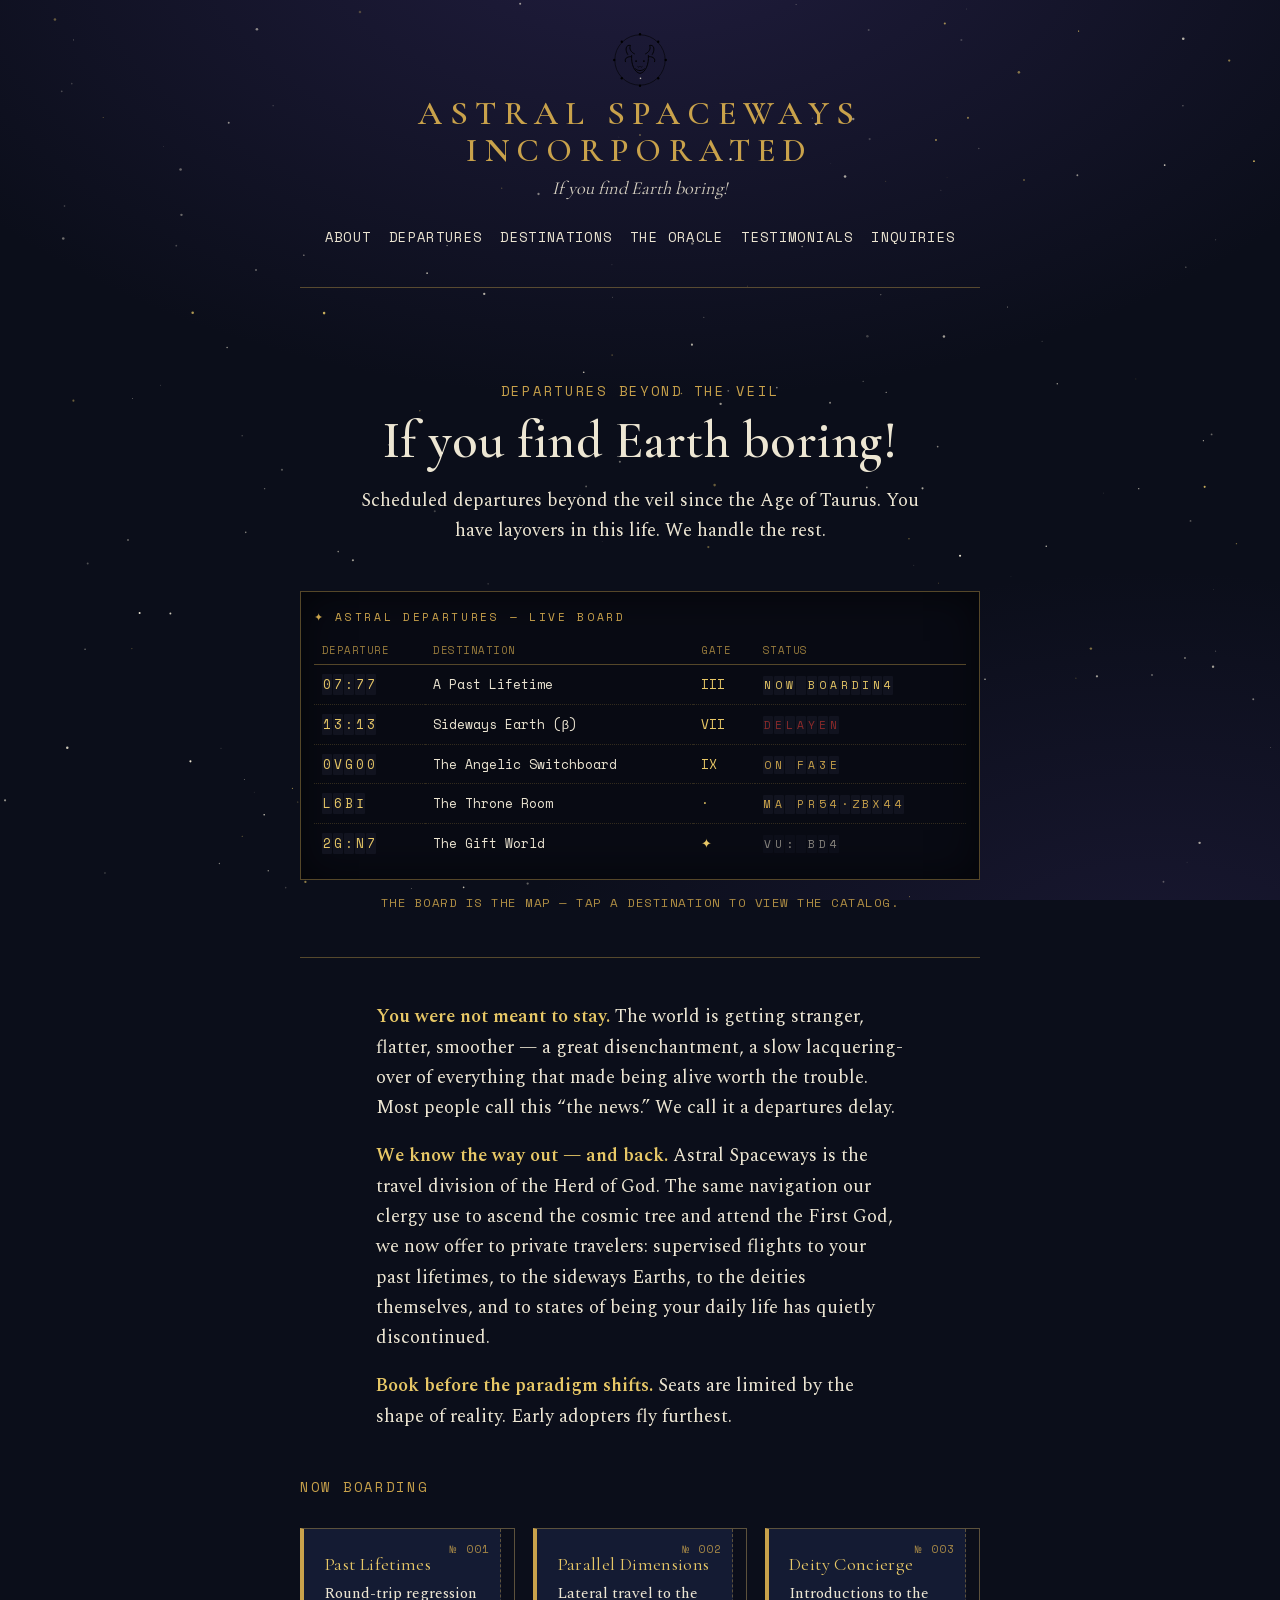
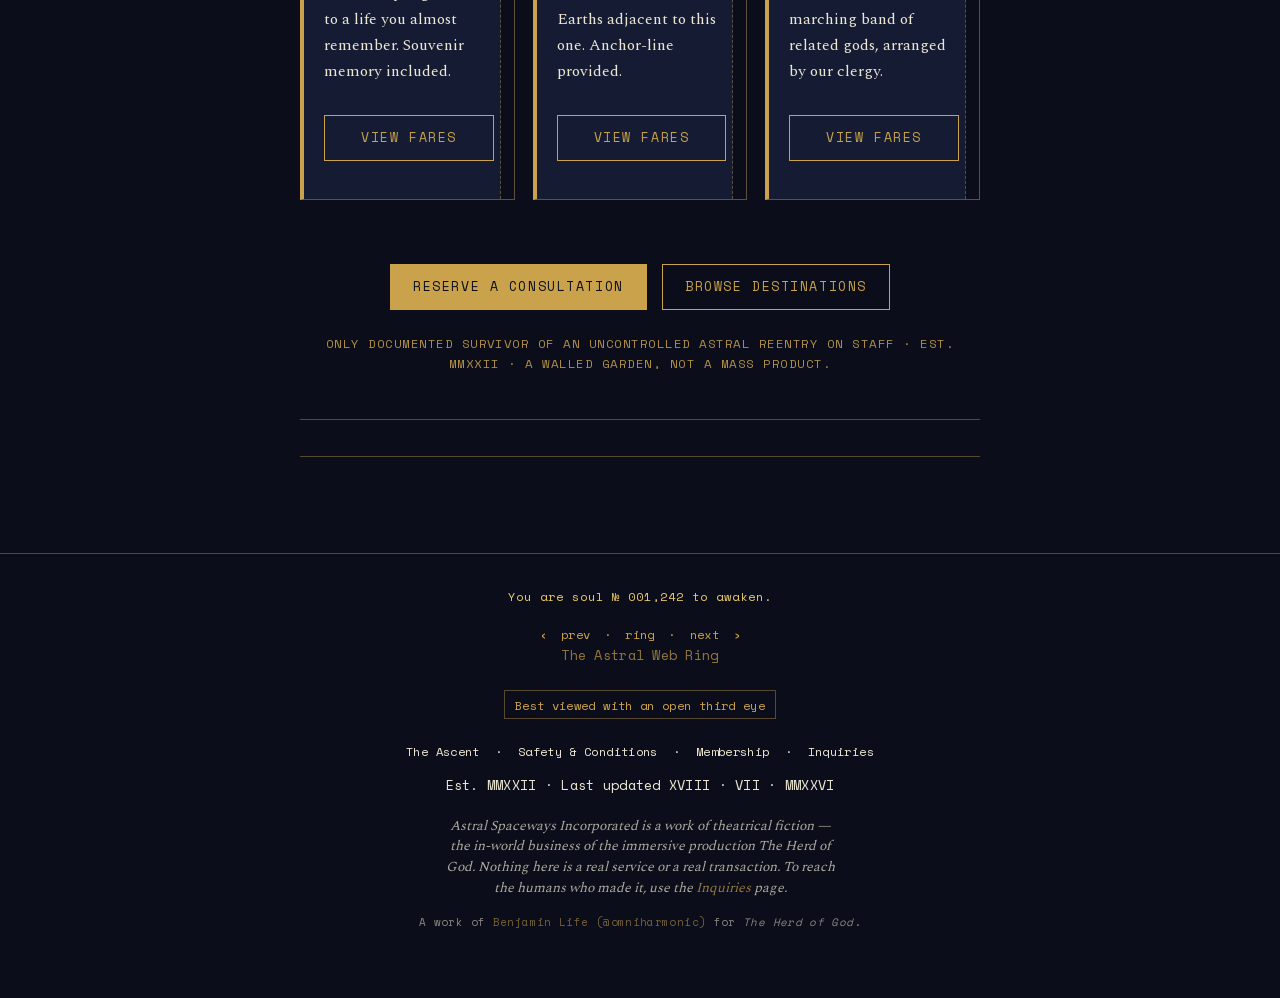
==== index.html @ a846aeb9 "Astral Spaceways Incorporated — full static site (v1) 12 pages + thanks/404, self-hosted fonts, desi" ====
<!DOCTYPE html>
<html lang="en">
<head>
  <meta charset="utf-8">
  <meta name="viewport" content="width=device-width, initial-scale=1">
  <title>Astral Spaceways Incorporated — If you find Earth boring!</title>
  <meta name="description" content="Scheduled departures beyond the veil since the Age of Taurus. Supervised astral flights to past lifetimes, parallel dimensions, and the deities themselves. The travel division of the Herd of God.">
  <link rel="icon" href="favicon.svg" type="image/svg+xml">
  <link rel="icon" href="favicon.ico" sizes="any">
  <link rel="preload" href="assets/fonts/cormorant-garamond-var.woff2" as="font" type="font/woff2" crossorigin>
  <link rel="preload" href="assets/fonts/spectral-400.woff2" as="font" type="font/woff2" crossorigin>
  <link rel="stylesheet" href="assets/css/style.css">
  <meta property="og:type" content="website">
  <meta property="og:title" content="Astral Spaceways Incorporated — If you find Earth boring!">
  <meta property="og:description" content="Scheduled departures beyond the veil since the Age of Taurus. Supervised flights to past lifetimes, parallel dimensions, and the deities themselves.">
  <meta property="og:image" content="assets/img/og-image.png">
  <meta name="twitter:card" content="summary_large_image">
</head>
<body>
  <div class="starfield" aria-hidden="true"></div>
  <a class="skip" href="#main">Skip to content</a>

  <header class="masthead">
    <div class="wrap">
      <div class="sigil" aria-hidden="true"><img src="assets/img/calf-sigil.svg" alt=""></div>
      <p class="wordmark"><a href="index.html">Astral Spaceways Incorporated</a></p>
      <p class="tagline">If you find Earth boring!</p>
      <nav class="nav" aria-label="Primary">
        <ul>
          <li><a href="about.html">About</a></li>
          <li><a href="departures.html">Departures</a></li>
          <li><a href="destinations.html">Destinations</a></li>
          <li><a href="oracle.html">The Oracle</a></li>
          <li><a href="testimonials.html">Testimonials</a></li>
          <li><a href="inquiries.html">Inquiries</a></li>
        </ul>
      </nav>
      <hr class="hairline hairline--wide">
    </div>
  </header>

  <main id="main">
    <div class="wrap">

      <section class="center" aria-labelledby="hero-h">
        <p class="eyebrow">Departures beyond the veil</p>
        <h1 id="hero-h" class="hero-title">If you find Earth boring!</h1>
        <p class="lede measure">Scheduled departures beyond the veil since the Age of Taurus. You have layovers in this life. We handle the rest.</p>
      </section>

      <!-- SIGNATURE: The Astral Departures Board (§8.4) -->
      <section aria-labelledby="board-h">
        <div class="board">
          <table>
            <caption id="board-h">✦ Astral Departures — live board</caption>
            <thead>
              <tr><th scope="col">Departure</th><th scope="col">Destination</th><th scope="col">Gate</th><th scope="col">Status</th></tr>
            </thead>
            <tbody>
              <tr>
                <td><span data-flap="07:77">07:77</span></td>
                <td class="dest"><a class="dest" href="destinations.html#terminal-i">A Past Lifetime</a></td>
                <td>III</td>
                <td><span class="status" data-s="boarding" data-flap="NOW BOARDING">NOW BOARDING</span></td>
              </tr>
              <tr>
                <td><span data-flap="13:13">13:13</span></td>
                <td class="dest"><a class="dest" href="destinations.html#terminal-ii">Sideways Earth (β)</a></td>
                <td>VII</td>
                <td><span class="status" data-s="delayed" data-flap="DELAYED">DELAYED</span></td>
              </tr>
              <tr>
                <td><span data-flap="00:00">00:00</span></td>
                <td class="dest"><a class="dest" href="destinations.html#terminal-iii">The Angelic Switchboard</a></td>
                <td>IX</td>
                <td><span class="status" data-flap="ON TIME">ON TIME</span></td>
              </tr>
              <tr>
                <td><span data-flap="∞:∞∞">∞:∞∞</span></td>
                <td class="dest"><a class="dest" href="destinations.html#terminal-iv">The Throne Room</a></td>
                <td>·</td>
                <td><span class="status" data-flap="BY INVITATION">BY INVITATION</span></td>
              </tr>
              <tr>
                <td><span data-flap="--:--">--:--</span></td>
                <td class="dest"><a class="dest" href="destinations.html#terminal-gift">The Gift World</a></td>
                <td>✦</td>
                <td><span class="status" data-s="notyet" data-flap="NOT YET">NOT YET</span></td>
              </tr>
            </tbody>
          </table>
        </div>
        <p class="trust" style="margin-top:.8rem">The board is the map — tap a destination to view the catalog.</p>
      </section>

      <hr class="hairline">

      <!-- The pitch, three movements (§10.1) -->
      <section class="measure" aria-label="The pitch">
        <p class="lede"><strong>You were not meant to stay.</strong> The world is getting stranger, flatter, smoother — a great disenchantment, a slow lacquering-over of everything that made being alive worth the trouble. Most people call this “the news.” We call it a departures delay.</p>
        <p class="lede"><strong>We know the way out — and back.</strong> Astral Spaceways is the travel division of the Herd of God. The same navigation our clergy use to ascend the cosmic tree and attend the First God, we now offer to private travelers: supervised flights to your past lifetimes, to the sideways Earths, to the deities themselves, and to states of being your daily life has quietly discontinued.</p>
        <p class="lede"><strong>Book before the paradigm shifts.</strong> Seats are limited by the shape of reality. Early adopters fly furthest.</p>
      </section>

      <!-- Three feature tiles (§10.1) -->
      <section aria-labelledby="feat-h">
        <p class="eyebrow" id="feat-h">Now boarding</p>
        <div class="pass-grid cols-3">
          <article class="pass tile">
            <span class="ticket-no">№ 001</span>
            <p class="fare">Past Lifetimes</p>
            <p class="fare-body">Round-trip regression to a life you almost remember. Souvenir memory included.</p>
            <p class="tile-cta"><a class="btn btn--block" href="departures.html">View fares</a></p>
          </article>
          <article class="pass tile">
            <span class="ticket-no">№ 002</span>
            <p class="fare">Parallel Dimensions</p>
            <p class="fare-body">Lateral travel to the Earths adjacent to this one. Anchor-line provided.</p>
            <p class="tile-cta"><a class="btn btn--block" href="departures.html">View fares</a></p>
          </article>
          <article class="pass tile">
            <span class="ticket-no">№ 003</span>
            <p class="fare">Deity Concierge</p>
            <p class="fare-body">Introductions to the marching band of related gods, arranged by our clergy.</p>
            <p class="tile-cta"><a class="btn btn--block" href="departures.html">View fares</a></p>
          </article>
        </div>
      </section>

      <section class="center">
        <div class="cta-row">
          <a class="btn btn--solid" href="inquiries.html">Reserve a consultation</a>
          <a class="btn" href="destinations.html">Browse destinations</a>
        </div>
        <p class="trust">Only documented survivor of an uncontrolled astral reentry on staff · Est. MMXXII · A walled garden, not a mass product.</p>
      </section>

      <!-- The one sanctioned ticker (§8.5) -->
      <div class="ticker" aria-hidden="true"><span>✦ IN-FLIGHT STATUS ✦ &nbsp; The archangel of Mystery is not answering direct calls today &nbsp; · &nbsp; Gate IX open for the Switchboard &nbsp; · &nbsp; Grounding crew on standby at all terminals &nbsp; · &nbsp; Empty is the throne &nbsp; · &nbsp; Tip your cowherd &nbsp; ✦</span></div>

    </div>
  </main>

  <footer class="site-footer">
    <div class="wrap">
      <p class="counter" id="soul-counter">You are soul № 001,242 to awaken.</p>
      <p class="webring">‹ <a href="membership.html">prev</a> · <a href="about.html">ring</a> · <a href="destinations.html">next</a> ›<br><span class="mono" style="opacity:.7">The Astral Web Ring</span></p>
      <p class="badge3i">Best viewed with an open third eye</p>
      <p class="footer-links">
        <a href="ascent.html">The Ascent</a> ·
        <a href="safety.html">Safety &amp; Conditions</a> ·
        <a href="membership.html">Membership</a> ·
        <a href="inquiries.html">Inquiries</a>
      </p>
      <p class="mono">Est. MMXXII · Last updated XVIII · VII · MMXXVI</p>
      <p class="seam">Astral Spaceways Incorporated is a work of theatrical fiction — the in-world business of the immersive production <em>The Herd of God</em>. Nothing here is a real service or a real transaction. To reach the humans who made it, use the <a href="inquiries.html">Inquiries</a> page.</p>
      <p class="attribution">A work of <a href="https://twitter.com/omniharmonic" rel="noopener">Benjamin Life (@omniharmonic)</a> for <em>The Herd of God</em>.</p>
    </div>
  </footer>

  <script src="assets/js/starfield.js" defer></script>
  <script src="assets/js/splitflap.js" defer></script>
  <script src="assets/js/nav.js" defer></script>
</body>
</html>
---- assets/css/style.css ----
/* ============================================================
   ASTRAL SPACEWAYS INCORPORATED — style.css
   A celestial travel bureau, hand-built by mystics with taste
   and no budget, in the last year before Y2K.
   All tokens + components. No framework. No build step.
   ============================================================ */

/* ---- self-hosted fonts (OFL) — §8.2 / §14 ---- */
@font-face{
  font-family:'Cormorant Garamond';
  src:url('../fonts/cormorant-garamond-var.woff2') format('woff2');
  font-weight:400 600; font-style:normal; font-display:swap;
}
@font-face{
  font-family:'Spectral';
  src:url('../fonts/spectral-400.woff2') format('woff2');
  font-weight:400; font-style:normal; font-display:swap;
}
@font-face{
  font-family:'Spectral';
  src:url('../fonts/spectral-600.woff2') format('woff2');
  font-weight:600; font-style:normal; font-display:swap;
}
@font-face{
  font-family:'Space Mono';
  src:url('../fonts/space-mono-400.woff2') format('woff2');
  font-weight:400; font-style:normal; font-display:swap;
}
@font-face{
  font-family:'Space Mono';
  src:url('../fonts/space-mono-700.woff2') format('woff2');
  font-weight:700; font-style:normal; font-display:swap;
}

/* ---- design tokens — §14 ---- */
:root{
  --void:#0B0E1A; --deep:#141B33; --astral:#3B2F6B;
  --calf-gold:#C9A24B; --gold-lit:#E7C766; --bone:#EDE6D3; --veil-red:#8B2A2A;

  --display:"Cormorant Garamond", Georgia, serif;
  --body:"Spectral","EB Garamond", Georgia, serif;
  --mono:"Space Mono","IBM Plex Mono", Courier, monospace;

  --t-hero:3.25rem; --t-h1:2.25rem; --t-h2:1.6rem;
  --t-lg:1.15rem; --t-base:1rem; --t-cap:0.85rem;
  --measure:66ch; --column:720px; --lh-body:1.65;

  --rule:1px solid color-mix(in srgb, var(--calf-gold) 40%, transparent);
  --hair:color-mix(in srgb, var(--calf-gold) 40%, transparent);
  --radius:0;
  --space:1.25rem;
}

/* ---- reset-ish ---- */
*,*::before,*::after{ box-sizing:border-box; }
html{ -webkit-text-size-adjust:100%; scroll-behavior:smooth; }
body{
  margin:0; background:var(--void); color:var(--bone);
  font-family:var(--body); font-size:var(--t-base); line-height:var(--lh-body);
  min-height:100vh; position:relative;
  text-rendering:optimizeLegibility; -webkit-font-smoothing:antialiased;
}
img{ max-width:100%; height:auto; display:block; }
a{ color:var(--gold-lit); text-decoration:none; }
a:hover,a:focus{ color:var(--gold-lit); text-decoration:underline; text-underline-offset:3px; }
:focus-visible{ outline:2px solid var(--gold-lit); outline-offset:2px; }
hr{ border:none; border-top:var(--rule); margin:2.5rem 0; }
::selection{ background:var(--astral); color:var(--gold-lit); }

/* ---- starfield (decorative, behind everything) — §8.5 / F5 ---- */
.starfield{
  position:fixed; inset:0; z-index:-2; pointer-events:none;
  background:
    radial-gradient(1200px 700px at 50% -10%, color-mix(in srgb, var(--astral) 45%, transparent), transparent 70%),
    radial-gradient(900px 600px at 90% 110%, color-mix(in srgb, var(--astral) 30%, transparent), transparent 70%),
    var(--void);
}
.starfield canvas{ position:absolute; inset:0; width:100%; height:100%; display:block; }
/* CSS fallback stars if JS/canvas is off */
.starfield::before{
  content:""; position:absolute; inset:0;
  background-image:
    radial-gradient(1px 1px at 20% 30%, var(--bone) 50%, transparent),
    radial-gradient(1px 1px at 80% 20%, var(--gold-lit) 50%, transparent),
    radial-gradient(1px 1px at 60% 70%, var(--bone) 50%, transparent),
    radial-gradient(1px 1px at 35% 85%, var(--gold-lit) 50%, transparent),
    radial-gradient(1px 1px at 10% 60%, var(--bone) 50%, transparent),
    radial-gradient(1px 1px at 90% 75%, var(--bone) 50%, transparent),
    radial-gradient(1px 1px at 50% 15%, var(--gold-lit) 50%, transparent);
  opacity:.5;
}

/* ---- layout — §8.3 ---- */
.wrap{ width:100%; max-width:var(--column); margin:0 auto; padding:0 1.25rem; }
main{ padding:1rem 0 3rem; }
section{ margin:2.75rem 0; }
.center{ text-align:center; }
.measure{ max-width:var(--measure); margin-inline:auto; }

/* skip link */
.skip{ position:absolute; left:-999px; top:0; background:var(--gold-lit); color:var(--void);
  padding:.5rem .9rem; font-family:var(--mono); z-index:100; }
.skip:focus{ left:1rem; top:1rem; }

/* ---- header / wordmark / nav — §8.3 ---- */
.masthead{ padding-top:2rem; text-align:center; }
.sigil{ width:56px; height:56px; margin:0 auto .5rem; color:var(--calf-gold); }
.sigil svg,.sigil img{ width:100%; height:100%; }
.wordmark{
  font-family:var(--display); font-weight:600; color:var(--calf-gold);
  font-size:clamp(1.4rem, 4.5vw, 2.1rem); letter-spacing:.22em; text-transform:uppercase;
  margin:.2rem 0 .1rem; line-height:1.1;
}
.wordmark a{ color:inherit; }
.wordmark a:hover{ text-decoration:none; color:var(--gold-lit); }
.tagline{
  font-family:var(--display); font-style:italic; color:var(--bone);
  font-size:var(--t-lg); opacity:.9; margin:.2rem 0 1rem;
}
.nav{ font-family:var(--mono); font-size:var(--t-cap); text-transform:uppercase;
  letter-spacing:.1em; padding:.4rem 0; }
.nav ul{ list-style:none; margin:0; padding:0; display:flex; flex-wrap:wrap;
  justify-content:center; gap:.35rem 1.1rem; }
.nav a{ color:var(--bone); padding:.25rem 0; border-bottom:1px solid transparent; }
.nav a:hover{ color:var(--gold-lit); text-decoration:none; border-bottom-color:var(--calf-gold); }
.nav a[aria-current="page"]{ color:var(--calf-gold); border-bottom-color:var(--calf-gold); }

/* gold hairline rule — §8.3 */
.hairline{ border:none; border-top:1px solid var(--hair); margin:1.25rem 0; }
.hairline--wide{ margin:2rem 0; }

/* ---- headings / eyebrows / type — §8.2 ---- */
.eyebrow{ font-family:var(--mono); text-transform:uppercase; letter-spacing:.2em;
  font-size:var(--t-cap); color:var(--calf-gold); margin:0 0 .6rem; }
h1,.h1{ font-family:var(--display); font-weight:600; color:var(--bone);
  font-size:clamp(2rem, 6vw, var(--t-h1)); line-height:1.12; margin:.2rem 0 1rem; letter-spacing:.01em; }
.hero-title{ font-size:clamp(2.4rem, 9vw, var(--t-hero)); }
h2,.h2{ font-family:var(--display); font-weight:600; color:var(--gold-lit);
  font-size:var(--t-h2); line-height:1.2; margin:2rem 0 .8rem; }
h3,.h3{ font-family:var(--display); font-weight:600; color:var(--bone);
  font-size:var(--t-lg); margin:1.4rem 0 .5rem; letter-spacing:.01em; }
p{ margin:0 0 1.1rem; }
.lede{ font-size:var(--t-lg); color:var(--bone); }
strong{ color:var(--gold-lit); font-weight:600; }
em{ color:inherit; }
.dropcap::first-letter{ font-family:var(--display); font-size:3.2em; line-height:.8;
  float:left; color:var(--calf-gold); padding:.05em .12em 0 0; font-weight:600; }

/* in-world copy block (blockquote voice) */
.inworld{ border-left:2px solid var(--hair); padding-left:1.2rem; margin:1.4rem 0;
  color:var(--bone); }
.inworld p:last-child{ margin-bottom:0; }
.epigraph{ font-family:var(--display); font-style:italic; font-size:var(--t-lg);
  color:var(--bone); opacity:.85; text-align:center; margin:1.5rem auto; }
.epigraph cite{ display:block; font-family:var(--mono); font-style:normal;
  font-size:.75rem; letter-spacing:.1em; opacity:.7; margin-top:.4rem; text-transform:uppercase; }

/* mono utility text — §8.2 (data/captions only) */
.mono{ font-family:var(--mono); font-size:var(--t-cap); letter-spacing:.02em; }
.trust{ font-family:var(--mono); font-size:.78rem; letter-spacing:.04em; color:var(--calf-gold);
  text-align:center; text-transform:uppercase; opacity:.85; }
.data-list{ list-style:none; margin:1rem 0; padding:0; font-family:var(--mono); font-size:.9rem; }
.data-list li{ padding:.5rem 0; border-bottom:1px dotted var(--hair); }
.data-list li:last-child{ border-bottom:none; }

/* ---- boarding-pass card — §8.6 ---- */
.pass{
  background:var(--deep); border:var(--rule); border-left:4px solid var(--calf-gold);
  padding:var(--space); font-family:var(--mono); position:relative; margin:1.25rem 0;
  overflow:hidden;
}
/* perforated right edge */
.pass::after{
  content:""; position:absolute; top:0; right:0; bottom:0; width:14px;
  background:
    radial-gradient(circle 4px at right 7px top 10px, var(--void) 55%, transparent 56%),
    linear-gradient(var(--void),var(--void));
  background-repeat:repeat-y; background-size:100% 20px;
  border-left:1px dashed var(--hair);
}
.pass .ticket-no{ position:absolute; top:.7rem; right:1.5rem; font-size:.7rem;
  letter-spacing:.1em; color:var(--calf-gold); opacity:.8; }
.pass .fare{ font-family:var(--display); font-size:var(--t-h2); color:var(--gold-lit);
  letter-spacing:.02em; margin:0 0 .1rem; }
.pass .fare-sub{ font-family:var(--mono); font-size:.72rem; text-transform:uppercase;
  letter-spacing:.16em; color:var(--calf-gold); margin:0 0 .8rem; }
.pass .fare-body{ font-family:var(--body); font-size:.98rem; color:var(--bone); }
.pass .fare-price{ font-family:var(--mono); color:var(--gold-lit); font-size:.95rem;
  letter-spacing:.05em; margin-top:.6rem; }
.pass .flight-data{ font-family:var(--mono); font-size:.72rem; color:var(--bone); opacity:.7;
  letter-spacing:.03em; margin-top:.8rem; border-top:1px dotted var(--hair); padding-top:.6rem; }

/* boarding-pass grid (feature tiles) */
.pass-grid{ display:grid; gap:1.1rem; grid-template-columns:1fr; }
@media (min-width:560px){ .pass-grid.cols-3{ grid-template-columns:repeat(3,1fr); }
  .pass-grid.cols-2{ grid-template-columns:repeat(2,1fr); } }
.tile{ display:flex; flex-direction:column; }
.tile .fare{ font-size:var(--t-lg); }
.tile-cta{ margin-top:auto; padding-top:.8rem; }

/* ---- CTA button — gold ---- */
.btn{ display:inline-block; font-family:var(--mono); text-transform:uppercase;
  letter-spacing:.12em; font-size:.82rem; padding:.7rem 1.4rem; cursor:pointer;
  background:transparent; color:var(--calf-gold); border:1px solid var(--calf-gold);
  transition:background .15s ease, color .15s ease; }
.btn:hover,.btn:focus{ background:var(--calf-gold); color:var(--void); text-decoration:none; }
.btn--solid{ background:var(--calf-gold); color:var(--void); }
.btn--solid:hover,.btn--solid:focus{ background:var(--gold-lit); border-color:var(--gold-lit); }
.btn--block{ display:block; width:100%; text-align:center; }
.cta-row{ display:flex; flex-wrap:wrap; gap:.9rem; justify-content:center; margin:1.5rem 0; }

/* ---- departures board (signature) — §8.4 / F4 ---- */
.board{ background:#080a13; border:1px solid var(--hair); padding:1rem .8rem;
  font-family:var(--mono); overflow-x:auto; box-shadow:inset 0 0 40px rgba(0,0,0,.6); }
.board table{ width:100%; border-collapse:collapse; font-size:.8rem; min-width:460px; }
.board caption{ font-size:.7rem; letter-spacing:.24em; text-transform:uppercase;
  color:var(--calf-gold); padding-bottom:.7rem; text-align:left; }
.board th{ text-align:left; color:var(--calf-gold); font-weight:400; font-size:.66rem;
  letter-spacing:.14em; text-transform:uppercase; padding:.3rem .5rem; opacity:.75;
  border-bottom:1px solid var(--hair); }
.board td{ padding:.55rem .5rem; border-bottom:1px dotted color-mix(in srgb,var(--calf-gold) 22%, transparent);
  color:var(--gold-lit); white-space:nowrap; vertical-align:middle; }
.board tr:last-child td{ border-bottom:none; }
.board .dest{ color:var(--bone); }
.board a.dest{ color:var(--bone); }
.board a.dest:hover{ color:var(--gold-lit); }
.board .status{ color:var(--calf-gold); font-size:.7rem; letter-spacing:.08em; }
.board .status[data-s="boarding"]{ color:var(--gold-lit); }
.board .status[data-s="delayed"]{ color:var(--veil-red); }
.board .status[data-s="notyet"]{ color:var(--bone); opacity:.55; }
/* split-flap cell: each char box */
.flap{ display:inline-block; }
.flap b{ display:inline-block; min-width:.62em; text-align:center; font-weight:400;
  background:#11131f; margin:0 .5px; padding:0 1px; border-radius:1px; }

/* ---- testimonial slab (parchment) — §8.6 ---- */
.slab{ background:var(--bone); color:var(--void); padding:1.6rem 1.5rem; margin:1.25rem 0;
  border:1px solid var(--calf-gold); position:relative; }
.slab blockquote{ margin:0; font-family:var(--display); font-size:var(--t-lg); font-style:italic;
  line-height:1.4; color:#20232f; }
.slab .attrib{ font-family:var(--mono); font-style:normal; font-size:.72rem;
  text-transform:uppercase; letter-spacing:.1em; color:#5a4a1e; margin-top:.9rem; display:block; }

/* ---- parchment / covenant panel — §8.6 ---- */
.parchment{ background:var(--bone); color:#191c26; padding:2rem 1.75rem; margin:1.5rem 0;
  border:1px solid var(--calf-gold); box-shadow:0 2px 20px rgba(0,0,0,.35); }
.parchment h2,.parchment h3{ color:#3a2c0a; }
.parchment strong{ color:#5a4a1e; }
.parchment a{ color:#6b4a12; }
.parchment .eyebrow{ color:#7a5a10; }
.parchment .inworld{ border-left-color:#b89a52; }
.parchment .veil{ color:var(--veil-red); font-weight:600; }

/* ---- crew card — §8.6 ---- */
.crew{ margin:1.5rem 0; padding:1.4rem 0; border-top:1px solid var(--hair); }
.crew:first-of-type{ border-top:none; }
.crew-head{ display:flex; gap:1.1rem; align-items:flex-start; }
.crew-portrait{ flex:0 0 76px; width:76px; height:76px; border:1px solid var(--calf-gold);
  background:var(--deep); color:var(--calf-gold); display:grid; place-items:center; }
.crew-portrait svg,.crew-portrait img{ width:60%; height:60%; }
.crew-name{ font-family:var(--display); font-weight:600; color:var(--gold-lit);
  font-size:var(--t-lg); margin:0; text-transform:uppercase; letter-spacing:.04em; }
.crew-role{ font-family:var(--mono); font-size:.72rem; text-transform:uppercase;
  letter-spacing:.1em; color:var(--calf-gold); margin:.2rem 0; }
.tag{ display:inline-block; font-family:var(--mono); font-size:.66rem; letter-spacing:.08em;
  text-transform:uppercase; border:1px solid var(--hair); padding:.15rem .5rem; margin:.2rem .3rem .2rem 0;
  color:var(--bone); }

/* ---- inquiry form — §8.6 / §10.9 ---- */
.form{ margin:1.5rem 0; }
.field{ margin-bottom:1.2rem; }
.field label{ display:block; font-family:var(--mono); font-size:.75rem; text-transform:uppercase;
  letter-spacing:.1em; color:var(--calf-gold); margin-bottom:.35rem; }
.field .hint{ display:block; font-family:var(--display); font-style:italic; font-size:.9rem;
  color:var(--bone); opacity:.7; margin-bottom:.4rem; text-transform:none; letter-spacing:0; }
.field input,.field select,.field textarea{
  width:100%; background:var(--bone); color:var(--void); border:1px solid var(--calf-gold);
  font-family:var(--body); font-size:1rem; padding:.65rem .8rem; border-radius:0;
}
.field textarea{ min-height:8rem; resize:vertical; }
.field input:focus,.field select:focus,.field textarea:focus{ outline:2px solid var(--gold-lit); outline-offset:1px; }
.hp{ position:absolute; left:-5000px; width:1px; height:1px; overflow:hidden; }
.form-note{ font-family:var(--mono); font-size:.72rem; opacity:.75; margin-top:1rem; }
.form-status{ font-family:var(--mono); padding:1rem 1.2rem; margin:1.2rem 0; display:none; }
.form-status.show{ display:block; }
.form-status.ok{ border:1px solid var(--calf-gold); color:var(--gold-lit); background:var(--deep); }
.form-status.err{ border:1px solid var(--veil-red); color:var(--bone); background:color-mix(in srgb,var(--veil-red) 22%, var(--deep)); }

/* guestbook flourish */
.guestbook{ font-family:var(--mono); font-size:.78rem; color:var(--bone); opacity:.8;
  border-top:1px dotted var(--hair); margin-top:2rem; padding-top:1rem; }
.guestbook li{ padding:.3rem 0; }

/* ---- under-construction easter egg — §8.5 ---- */
.construction{ text-align:center; font-family:var(--mono); border:1px dashed var(--calf-gold);
  padding:2rem 1.2rem; margin:1.5rem 0; background:repeating-linear-gradient(45deg,
    transparent, transparent 12px, color-mix(in srgb,var(--calf-gold) 6%, transparent) 12px,
    color-mix(in srgb,var(--calf-gold) 6%, transparent) 24px); }
.construction .big{ font-family:var(--display); font-size:var(--t-h2); color:var(--gold-lit);
  text-transform:uppercase; letter-spacing:.1em; }

/* ---- marquee / ticker (used once) — §8.5 ---- */
.ticker{ overflow:hidden; border-top:1px solid var(--hair); border-bottom:1px solid var(--hair);
  padding:.5rem 0; font-family:var(--mono); font-size:.78rem; color:var(--calf-gold);
  letter-spacing:.06em; white-space:nowrap; }
.ticker > span{ display:inline-block; padding-left:100%; animation:crawl 34s linear infinite; }
@keyframes crawl{ from{ transform:translateX(0);} to{ transform:translateX(-100%);} }

/* ---- footer — §10.12 ---- */
.site-footer{ border-top:1px solid var(--hair); margin-top:3rem; padding:2rem 0 3rem;
  font-family:var(--mono); font-size:.76rem; color:var(--bone); text-align:center; letter-spacing:.03em; }
.site-footer a{ color:var(--calf-gold); }
.counter{ color:var(--gold-lit); letter-spacing:.08em; }
.webring{ margin:.9rem 0; color:var(--calf-gold); }
.webring a{ padding:0 .4rem; }
.badge3i{ display:inline-block; border:1px solid var(--hair); padding:.2rem .6rem; margin:.6rem 0;
  color:var(--calf-gold); }
.footer-links{ margin:.8rem 0; }
.footer-links a{ padding:0 .5rem; color:var(--bone); }
.seam{ max-width:56ch; margin:1.2rem auto 0; font-family:var(--body); font-style:italic;
  font-size:.86rem; color:var(--bone); opacity:.72; line-height:1.5; letter-spacing:0; }
.attribution{ margin-top:1rem; opacity:.55; font-size:.68rem; }

/* ---- reduced motion — §8.7 / F5 ---- */
@media (prefers-reduced-motion:reduce){
  html{ scroll-behavior:auto; }
  .starfield canvas{ display:none; }
  .ticker > span{ animation:none; padding-left:0; }
  .flap b{ transition:none !important; }
  *{ animation-duration:.001ms !important; animation-iteration-count:1 !important; }
}

/* ---- small screens — §8.7 (to 320px) ---- */
@media (max-width:480px){
  :root{ --t-h2:1.4rem; }
  .wrap{ padding:0 1rem; }
  .wordmark{ letter-spacing:.14em; }
  .nav ul{ gap:.3rem .8rem; }
  .crew-head{ flex-direction:column; align-items:center; text-align:center; }
  .board table{ font-size:.72rem; }
}
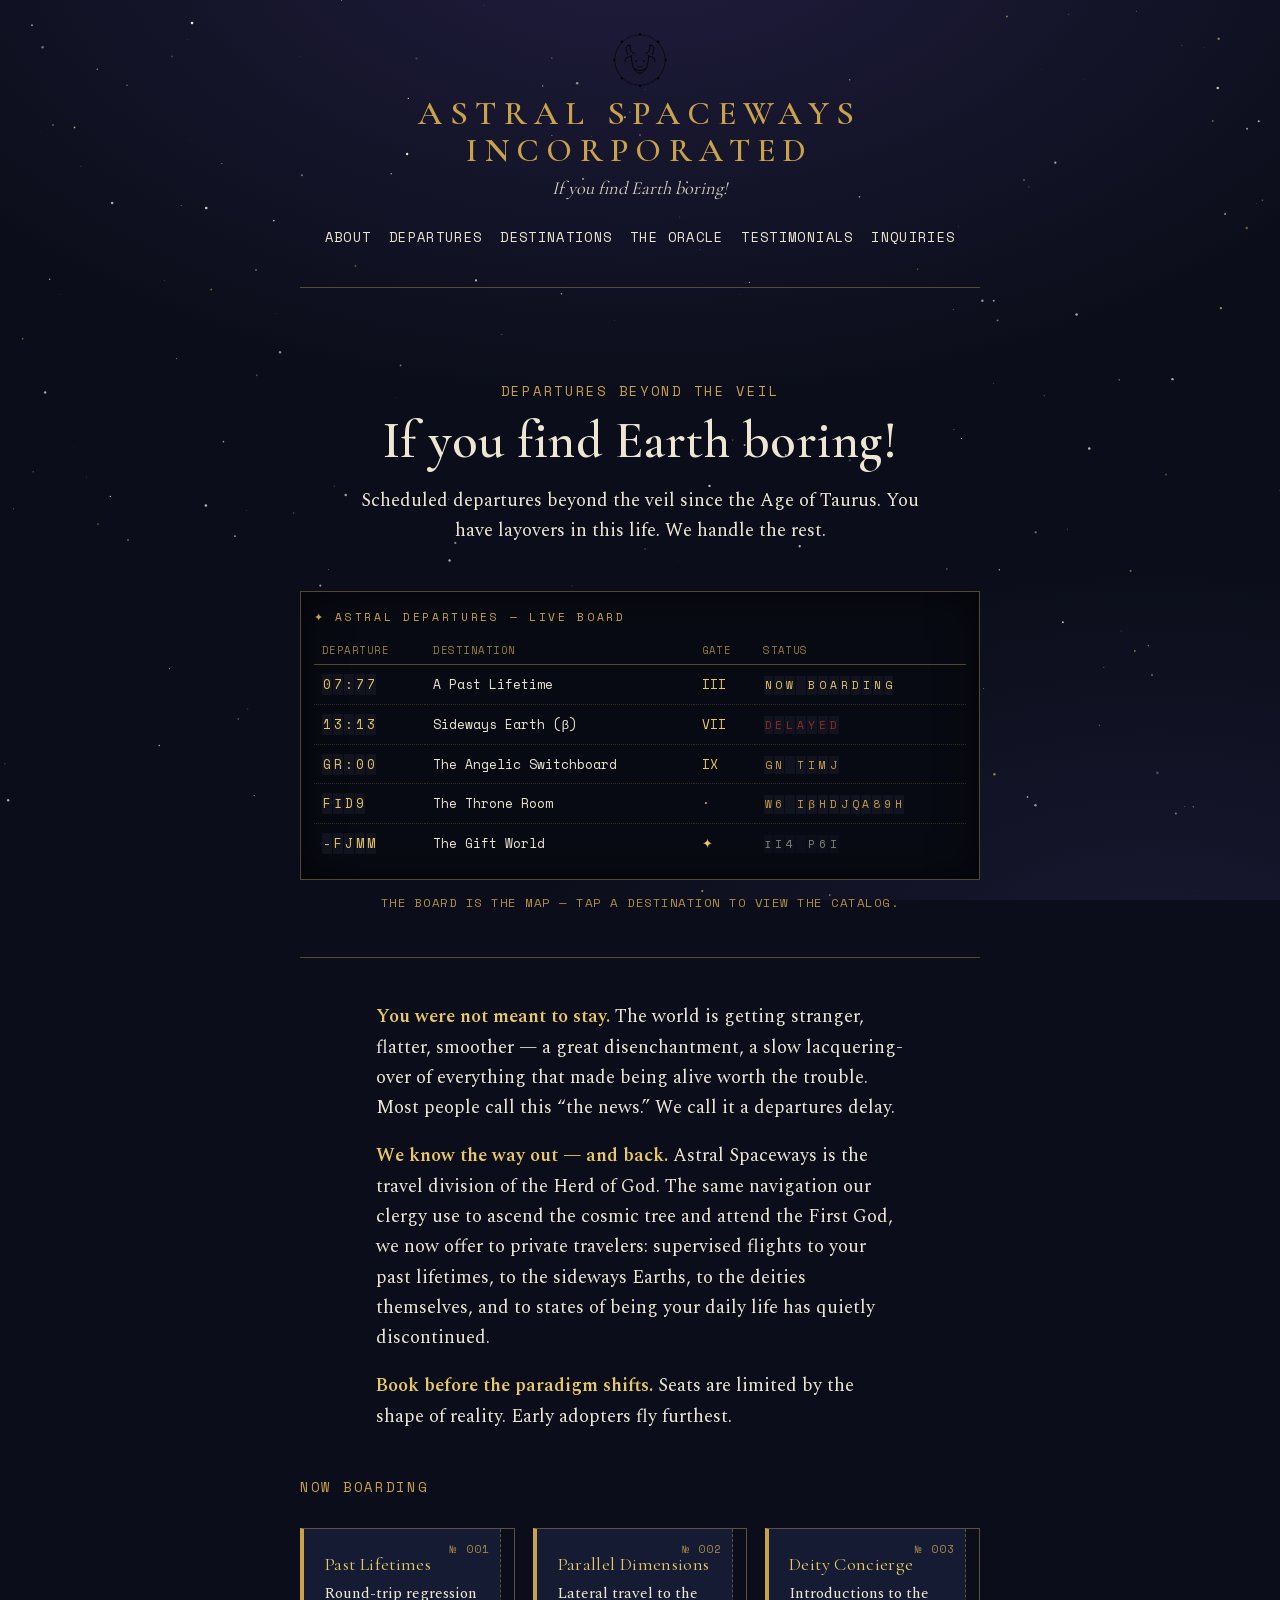
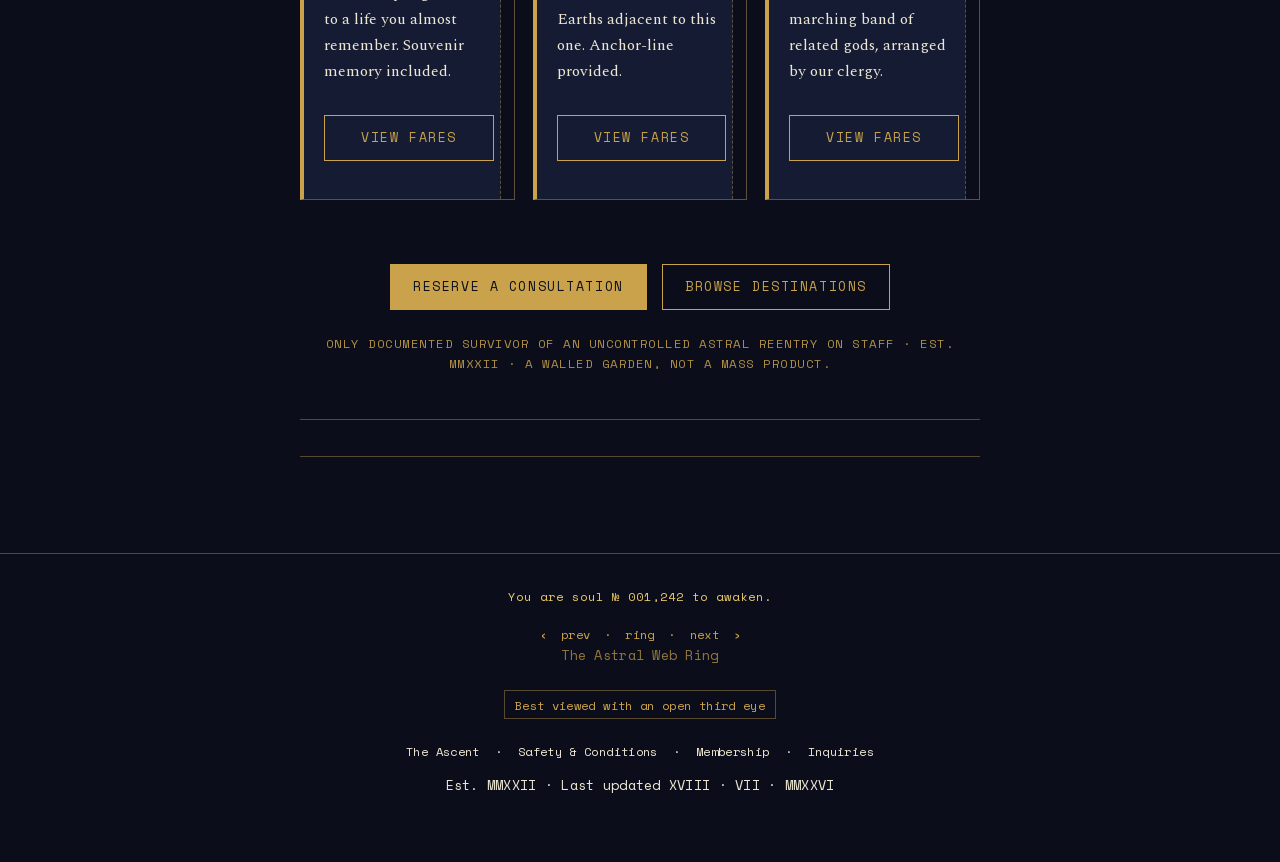
==== commit d5ffc85f: "Remove art-project seam + attribution from page footers (pending director's final copy) Retains the " ====
--- a/index.html
+++ b/index.html
@@ -153,8 +153,6 @@
         <a href="inquiries.html">Inquiries</a>
       </p>
       <p class="mono">Est. MMXXII · Last updated XVIII · VII · MMXXVI</p>
-      <p class="seam">Astral Spaceways Incorporated is a work of theatrical fiction — the in-world business of the immersive production <em>The Herd of God</em>. Nothing here is a real service or a real transaction. To reach the humans who made it, use the <a href="inquiries.html">Inquiries</a> page.</p>
-      <p class="attribution">A work of <a href="https://twitter.com/omniharmonic" rel="noopener">Benjamin Life (@omniharmonic)</a> for <em>The Herd of God</em>.</p>
     </div>
   </footer>
 
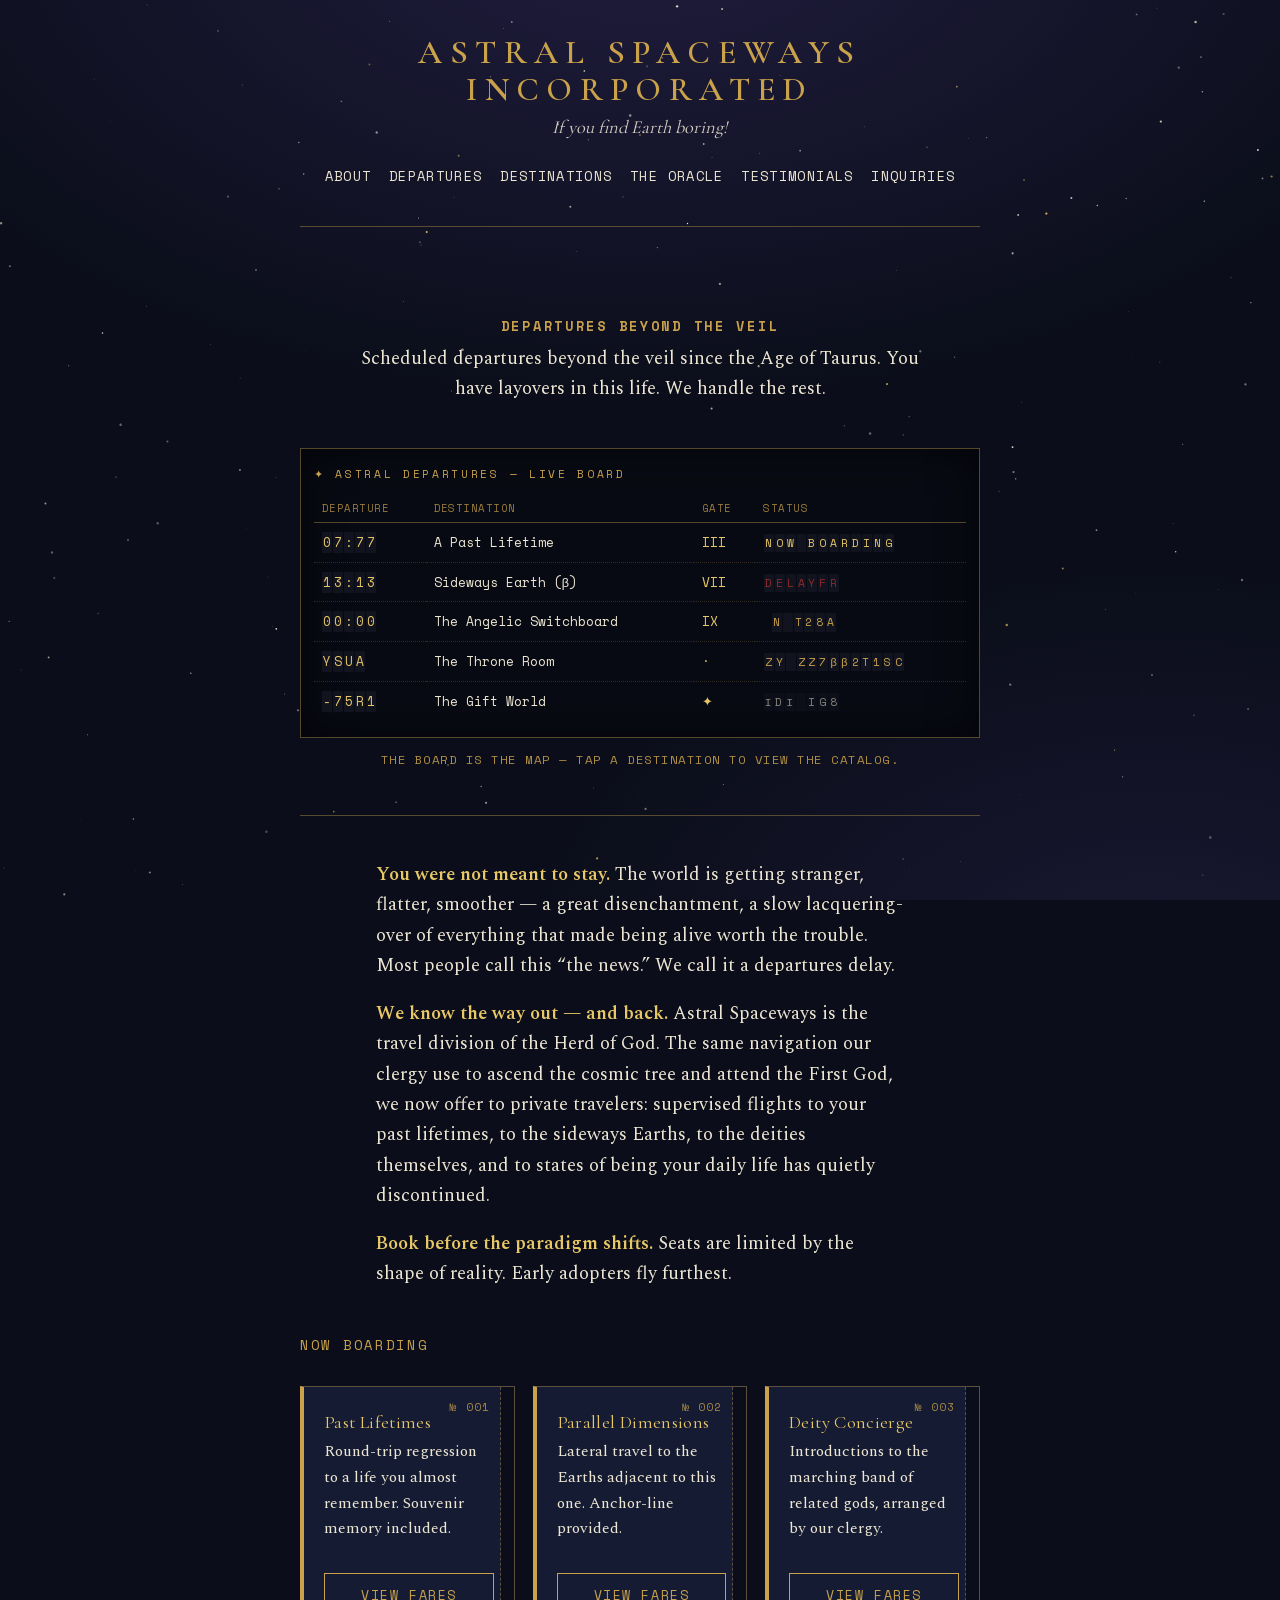
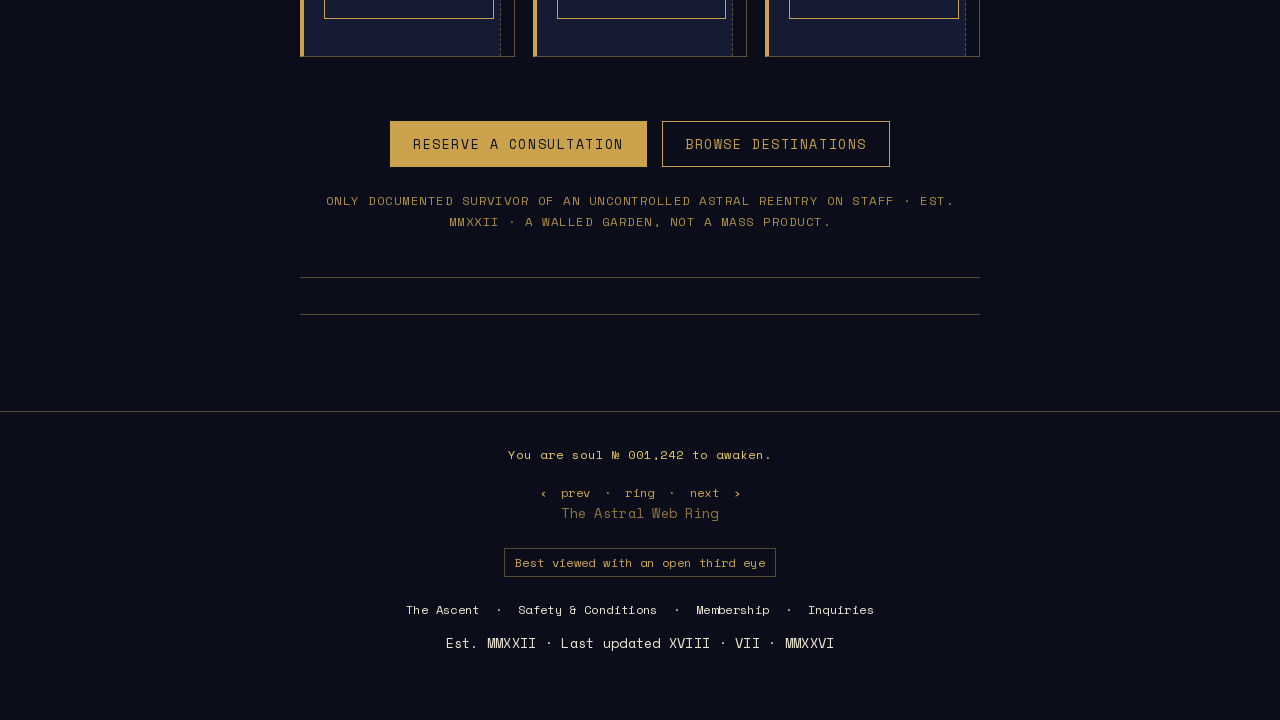
==== commit 985509ea: "Drop calf sigil site-wide; wordmark-only headers Remove the calf-sigil logo <div> from the header of" ====
--- a/index.html
+++ b/index.html
@@ -22,7 +22,6 @@
 
   <header class="masthead">
     <div class="wrap">
-      <div class="sigil" aria-hidden="true"><img src="assets/img/calf-sigil.svg" alt=""></div>
       <p class="wordmark"><a href="index.html">Astral Spaceways Incorporated</a></p>
       <p class="tagline">If you find Earth boring!</p>
       <nav class="nav" aria-label="Primary">
@@ -43,8 +42,7 @@
     <div class="wrap">
 
       <section class="center" aria-labelledby="hero-h">
-        <p class="eyebrow">Departures beyond the veil</p>
-        <h1 id="hero-h" class="hero-title">If you find Earth boring!</h1>
+        <h1 id="hero-h" class="eyebrow">Departures beyond the veil</h1>
         <p class="lede measure">Scheduled departures beyond the veil since the Age of Taurus. You have layovers in this life. We handle the rest.</p>
       </section>
 
